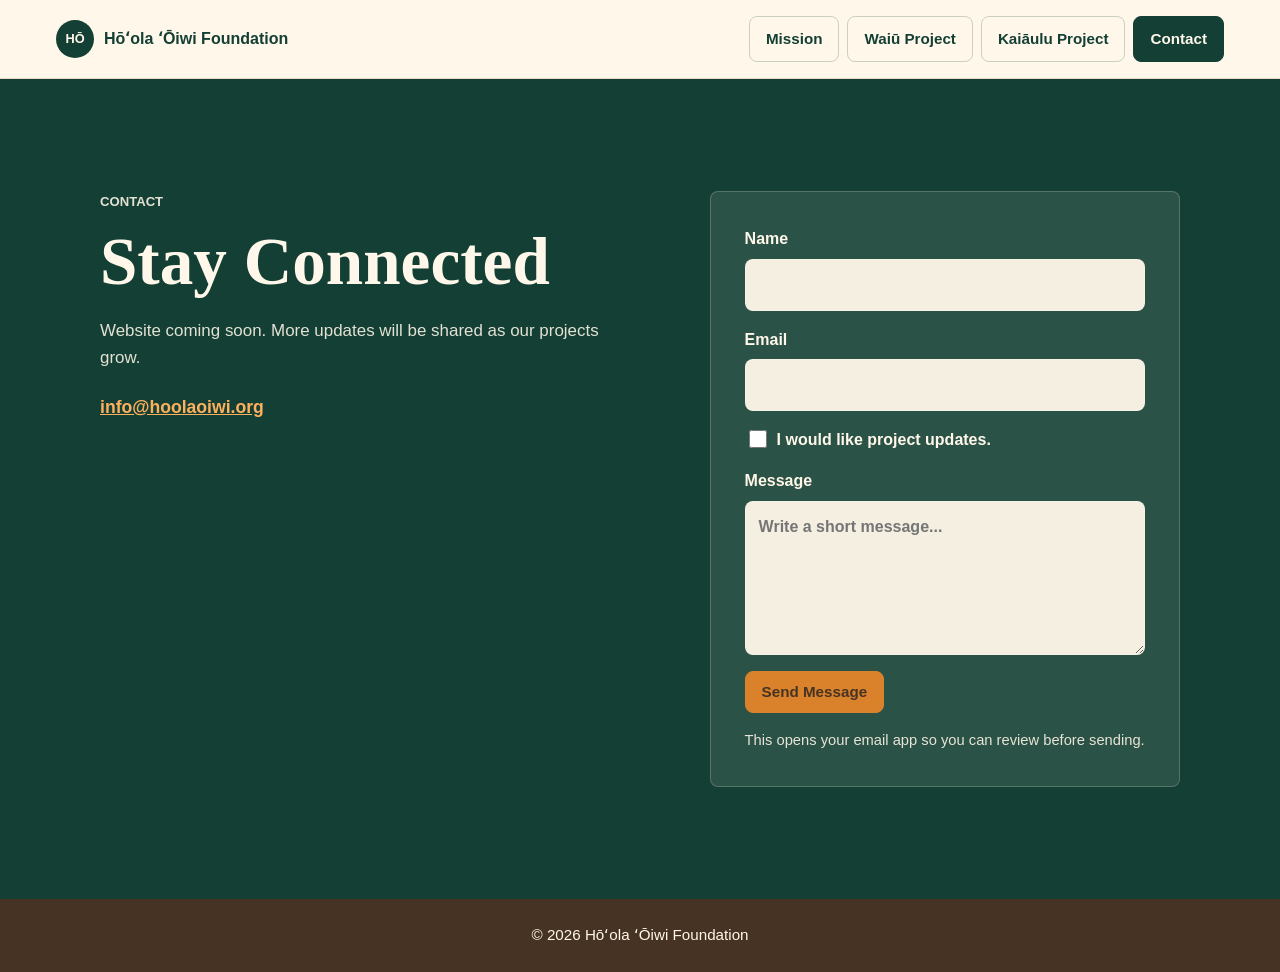
==== contact.html @ 9bc65a58 "make this website live" ====
<!doctype html>
<html lang="en">
  <head>
    <meta charset="utf-8">
    <meta name="viewport" content="width=device-width, initial-scale=1">
    <title>Contact | Hōʻola ʻŌiwi Foundation</title>
    <meta
      name="description"
      content="Contact Hōʻola ʻŌiwi Foundation."
    >
    <link rel="stylesheet" href="styles.css">
  </head>
  <body>
    <header class="site-header">
      <a class="brand" href="index.html" aria-label="Hōʻola ʻŌiwi Foundation home">
        <span class="brand-mark" aria-hidden="true">HŌ</span>
        <span>Hōʻola ʻŌiwi Foundation</span>
      </a>
      <nav class="nav" aria-label="Primary navigation">
        <a href="mission.html">Mission</a>
        <a href="waiu.html">Waiū Project</a>
        <a href="kaiaulu.html">Kaiāulu Project</a>
        <a aria-current="page" href="contact.html">Contact</a>
      </nav>
    </header>

    <main>
      <section class="section page-section contact-section">
        <div class="section-inner contact-layout">
          <div>
            <p class="section-label">Contact</p>
            <h1 class="page-title">Stay Connected</h1>
            <p>
              Website coming soon. More updates will be shared as our projects
              grow.
            </p>
            <a class="email-link" href="mailto:info@hoolaoiwi.org">
              info@hoolaoiwi.org
            </a>
          </div>

          <form class="contact-form" id="contactForm">
            <label>
              Name
              <input name="name" type="text" autocomplete="name">
            </label>
            <label>
              Email
              <input name="email" type="email" autocomplete="email" required>
            </label>
            <label class="checkbox-label">
              <input name="updates" type="checkbox" value="yes">
              I would like project updates.
            </label>
            <label>
              Message
              <textarea name="message" rows="5" placeholder="Write a short message..."></textarea>
            </label>
            <button class="button button-accent" type="submit">Send Message</button>
            <p class="form-note">
              This opens your email app so you can review before sending.
            </p>
          </form>
        </div>
      </section>
    </main>

    <footer class="site-footer">
      <p>&copy; <span id="year"></span> Hōʻola ʻŌiwi Foundation</p>
    </footer>

    <script src="script.js"></script>
  </body>
</html>
---- styles.css ----
:root {
  --cream: #fff8ea;
  --cream-deep: #f3e7cf;
  --blush: #f7d9ce;
  --blush-soft: #fff0e9;
  --green: #143f34;
  --green-soft: #2f6652;
  --blue: #1f6f86;
  --brown: #7a573b;
  --brown-dark: #463323;
  --orange: #d9822b;
  --text: #263329;
  --muted: #667365;
  --white: #ffffff;
  --shadow: 0 18px 55px rgba(20, 63, 52, 0.12);
}

* {
  box-sizing: border-box;
}

html {
  scroll-behavior: smooth;
}

body {
  margin: 0;
  background: var(--cream);
  color: var(--text);
  font-family: Arial, Helvetica, sans-serif;
  line-height: 1.6;
}

a {
  color: inherit;
}

.site-header {
  position: sticky;
  top: 0;
  z-index: 10;
  display: flex;
  align-items: center;
  justify-content: space-between;
  gap: 24px;
  padding: 16px clamp(18px, 5vw, 56px);
  background: rgba(255, 248, 234, 0.94);
  border-bottom: 1px solid rgba(122, 87, 59, 0.18);
  backdrop-filter: blur(14px);
}

.brand {
  display: inline-flex;
  align-items: center;
  gap: 10px;
  color: var(--green);
  font-weight: 700;
  text-decoration: none;
}

.brand-mark {
  display: inline-grid;
  width: 38px;
  height: 38px;
  place-items: center;
  border-radius: 50%;
  background: var(--green);
  color: var(--cream);
  font-size: 0.8rem;
  letter-spacing: 0;
}

.nav {
  display: flex;
  flex-wrap: wrap;
  justify-content: flex-end;
  gap: 8px;
}

.nav a,
.button {
  display: inline-flex;
  min-height: 42px;
  align-items: center;
  justify-content: center;
  padding: 10px 16px;
  border: 1px solid rgba(20, 63, 52, 0.22);
  border-radius: 8px;
  color: var(--green);
  font-size: 0.95rem;
  font-weight: 700;
  text-decoration: none;
  transition: background 160ms ease, border-color 160ms ease, color 160ms ease;
}

.nav a:hover,
.nav a[aria-current="page"],
.button:hover {
  background: var(--green);
  border-color: var(--green);
  color: var(--cream);
}

.section {
  padding: clamp(64px, 10vw, 112px) clamp(18px, 5vw, 56px);
}

.section-inner {
  width: min(1080px, 100%);
  margin: 0 auto;
}

.narrow {
  width: min(760px, 100%);
}

.page-section {
  min-height: calc(100vh - 158px);
}

.hero {
  min-height: calc(100vh - 72px);
  display: grid;
  align-items: center;
  background:
    linear-gradient(135deg, rgba(20, 63, 52, 0.9), rgba(31, 111, 134, 0.84)),
    url("assets/hero-texture.png") center / cover,
    var(--green);
  color: var(--cream);
}

.hero-inner {
  padding: clamp(28px, 6vw, 64px) 0;
}

.eyebrow,
.section-label {
  margin: 0 0 14px;
  color: var(--orange);
  font-size: 0.82rem;
  font-weight: 800;
  letter-spacing: 0;
  text-transform: uppercase;
}

.hero .eyebrow {
  color: #ffb05d;
}

h1,
h2 {
  margin: 0;
  color: inherit;
  font-family: Georgia, "Times New Roman", serif;
  font-weight: 700;
  line-height: 1.08;
}

h1 {
  max-width: 820px;
  font-size: clamp(2.4rem, 8vw, 5.8rem);
}

h2 {
  color: var(--green);
  font-size: clamp(2rem, 5vw, 3.35rem);
}

.page-title {
  color: var(--green);
  font-size: clamp(2.2rem, 6vw, 4.2rem);
}

p {
  max-width: 68ch;
  margin: 18px 0 0;
  font-size: 1.06rem;
}

figure {
  margin: 0;
}

img {
  display: block;
  max-width: 100%;
}

.mission-statement {
  max-width: 760px;
  margin-top: 22px;
  color: rgba(255, 248, 234, 0.92);
  font-size: clamp(1.08rem, 2vw, 1.28rem);
}

.button-row {
  display: flex;
  flex-wrap: wrap;
  gap: 10px;
  margin-top: 34px;
}

.hero .button {
  border-color: rgba(255, 248, 234, 0.42);
  color: var(--cream);
}

.hero .button:hover,
.button-accent {
  background: var(--orange);
  border-color: var(--orange);
  color: var(--brown-dark);
}

.section-soft {
  background: var(--cream-deep);
}

.waiu-section {
  background:
    linear-gradient(180deg, var(--blush-soft), var(--cream) 56%, var(--cream-deep));
}

.waiu-intro {
  display: grid;
  grid-template-columns: minmax(0, 0.92fr) minmax(280px, 0.68fr);
  align-items: center;
  gap: clamp(28px, 6vw, 72px);
}

.waiu-copy {
  max-width: 720px;
}

.waiu-section .section-label {
  color: #bd6b4d;
}

.waiu-portrait,
.waiu-product {
  overflow: hidden;
  border: 1px solid rgba(122, 87, 59, 0.18);
  border-radius: 8px;
  background: var(--white);
  box-shadow: 0 22px 58px rgba(122, 87, 59, 0.16);
}

.waiu-portrait {
  transform: rotate(1deg);
}

.waiu-portrait img {
  width: 100%;
  aspect-ratio: 4 / 5;
  object-fit: cover;
}

.waiu-portrait figcaption {
  padding: 12px 14px;
  color: var(--brown-dark);
  font-size: 0.92rem;
  font-weight: 700;
}

.waiu-visuals {
  display: grid;
  grid-template-columns: repeat(2, minmax(0, 1fr));
  gap: 18px;
  margin-top: clamp(38px, 7vw, 72px);
}

.waiu-visuals article {
  padding: clamp(22px, 4vw, 34px);
  border: 1px solid rgba(122, 87, 59, 0.16);
  border-radius: 8px;
  background: rgba(255, 255, 255, 0.68);
  box-shadow: 0 18px 42px rgba(122, 87, 59, 0.09);
}

.waiu-visuals h2 {
  margin-top: 16px;
  color: var(--brown-dark);
  font-size: clamp(1.45rem, 3vw, 2.15rem);
}

.waiu-icon {
  display: grid;
  width: 74px;
  height: 74px;
  place-items: center;
  border-radius: 50%;
  background: var(--blush);
  box-shadow: inset 0 0 0 8px rgba(255, 248, 234, 0.64);
}

.pump-shape {
  position: relative;
  width: 34px;
  height: 42px;
  border-radius: 17px 17px 11px 11px;
  background: var(--green);
}

.pump-shape::before {
  content: "";
  position: absolute;
  left: 8px;
  top: -12px;
  width: 18px;
  height: 16px;
  border-radius: 14px 14px 8px 8px;
  background: var(--orange);
}

.pump-shape::after {
  content: "";
  position: absolute;
  right: -9px;
  top: 13px;
  width: 14px;
  height: 14px;
  border-radius: 50%;
  border: 4px solid var(--cream);
}

.app-icon {
  background: #dfeee8;
}

.app-icon span {
  width: 34px;
  height: 46px;
  border: 4px solid var(--green);
  border-radius: 9px;
  background:
    radial-gradient(circle at 50% 82%, var(--orange) 0 3px, transparent 4px),
    var(--cream);
}

.waiu-story {
  display: grid;
  grid-template-columns: minmax(0, 1fr) minmax(280px, 0.72fr);
  align-items: center;
  gap: clamp(24px, 5vw, 56px);
  margin-top: clamp(48px, 8vw, 88px);
}

.waiu-product img {
  width: 100%;
  aspect-ratio: 16 / 10;
  object-fit: cover;
}

.waiu-note {
  padding: clamp(24px, 4vw, 42px);
  border-left: 4px solid var(--orange);
  background: rgba(255, 248, 234, 0.72);
}

.waiu-note h2 {
  max-width: 11ch;
  color: var(--brown-dark);
  font-size: clamp(1.8rem, 4vw, 3rem);
}

.kaiaulu-section {
  position: relative;
  overflow: hidden;
  background:
    linear-gradient(180deg, rgba(255, 248, 234, 0.94), rgba(255, 248, 234, 0.88)),
    url("assets/kaiaulu/courtyard-market.png") center / cover fixed,
    var(--cream);
}

.kaiaulu-section::before {
  content: "";
  position: absolute;
  inset: 0;
  pointer-events: none;
  background: linear-gradient(90deg, rgba(20, 63, 52, 0.08), transparent 44%);
}

.kaiaulu-section > .section-inner {
  position: relative;
  z-index: 1;
}

.kaiaulu-overview {
  display: grid;
  grid-template-columns: repeat(2, minmax(0, 1fr));
  gap: 18px;
  margin-top: 38px;
}

.kaiaulu-overview article,
.kaiaulu-impact {
  padding: clamp(22px, 4vw, 34px);
  border: 1px solid rgba(20, 63, 52, 0.14);
  border-radius: 8px;
  background: rgba(255, 248, 234, 0.78);
  box-shadow: 0 18px 44px rgba(20, 63, 52, 0.08);
}

.kaiaulu-overview h2 {
  color: var(--green);
  font-size: clamp(1.55rem, 3vw, 2.35rem);
}

.kaiaulu-leadership {
  margin-top: 32px;
  padding: clamp(22px, 4vw, 34px);
  border: 1px solid rgba(20, 63, 52, 0.14);
  border-radius: 8px;
  background: rgba(255, 248, 234, 0.78);
  box-shadow: 0 18px 44px rgba(20, 63, 52, 0.08);
}

.kaiaulu-leadership h2 {
  color: var(--green);
  font-size: clamp(1.7rem, 4vw, 2.8rem);
}

.kaiaulu-simple {
  margin-top: 32px;
}

.simple-tags {
  display: flex;
  flex-wrap: wrap;
  gap: 10px;
  margin-top: 16px;
}

.simple-tags span {
  display: inline-flex;
  align-items: center;
  min-height: 40px;
  padding: 9px 13px;
  border: 1px solid rgba(20, 63, 52, 0.16);
  border-radius: 8px;
  background: rgba(255, 255, 255, 0.76);
  color: var(--green);
  font-weight: 700;
}

.kaiaulu-impact {
  margin-top: 28px;
  border-left: 4px solid var(--orange);
}

.kaiaulu-impact p {
  margin: 0;
  color: var(--brown-dark);
  font-weight: 700;
}

.kaiaulu-closing {
  margin-top: 28px;
  padding: clamp(22px, 4vw, 34px);
  border-left: 4px solid var(--orange);
  border-radius: 8px;
  background: rgba(255, 248, 234, 0.86);
}

.kaiaulu-closing p {
  margin: 0;
  color: var(--brown-dark);
  font-weight: 800;
}

.kaiaulu-gallery {
  margin-top: 40px;
}

.vision-note {
  margin-bottom: 18px;
  padding: clamp(18px, 3vw, 26px);
  border-left: 4px solid var(--orange);
  border-radius: 8px;
  background: rgba(255, 248, 234, 0.86);
  box-shadow: 0 14px 34px rgba(20, 63, 52, 0.08);
}

.vision-note p:last-child {
  margin-top: 8px;
  color: var(--brown-dark);
  font-weight: 700;
}

.kaiaulu-gallery figure {
  overflow: hidden;
  border: 1px solid rgba(122, 87, 59, 0.22);
  border-radius: 8px;
  background: var(--white);
  box-shadow: var(--shadow);
}

.kaiaulu-gallery img {
  width: 100%;
  height: auto;
  aspect-ratio: 16 / 9;
  object-fit: cover;
}

.gallery-feature img {
  aspect-ratio: 16 / 9;
}

.gallery-grid {
  display: grid;
  grid-template-columns: repeat(2, minmax(0, 1fr));
  gap: 18px;
  margin-top: 18px;
}

.gallery-grid img {
  aspect-ratio: 4 / 3;
}

.kaiaulu-gallery figcaption {
  display: grid;
  gap: 4px;
  min-height: 94px;
  place-items: center;
  padding: 16px 18px;
  color: var(--brown-dark);
  text-align: center;
  line-height: 1.35;
}

.kaiaulu-gallery figcaption em {
  color: #bd6b4d;
  font-size: 0.72rem;
  font-style: normal;
  font-weight: 800;
  text-transform: uppercase;
}

.kaiaulu-gallery figcaption strong {
  color: var(--green);
  font-size: 1rem;
}

.kaiaulu-gallery figcaption span {
  max-width: 32ch;
  color: var(--muted);
  font-size: 0.9rem;
}

.contact-section {
  background: var(--green);
  color: var(--cream);
}

.contact-section h2 {
  color: var(--cream);
}

.contact-section .page-title {
  color: var(--cream);
}

.contact-section p {
  color: rgba(255, 248, 234, 0.88);
}

.contact-layout {
  display: grid;
  grid-template-columns: minmax(0, 0.8fr) minmax(300px, 0.7fr);
  align-items: start;
  gap: clamp(28px, 6vw, 72px);
}

.contact-form {
  display: grid;
  gap: 16px;
  padding: clamp(22px, 4vw, 34px);
  border: 1px solid rgba(255, 248, 234, 0.2);
  border-radius: 8px;
  background: rgba(255, 248, 234, 0.1);
}

.contact-form label {
  display: grid;
  gap: 7px;
  color: var(--cream);
  font-weight: 700;
}

.contact-form input,
.contact-form textarea {
  width: 100%;
  border: 1px solid rgba(255, 248, 234, 0.32);
  border-radius: 8px;
  padding: 12px 13px;
  background: rgba(255, 248, 234, 0.95);
  color: var(--text);
  font: inherit;
}

.contact-form textarea {
  resize: vertical;
}

.checkbox-label {
  grid-template-columns: auto 1fr;
  align-items: center;
}

.checkbox-label input {
  width: 18px;
  height: 18px;
}

.contact-form .button {
  width: fit-content;
  cursor: pointer;
}

.form-note {
  margin-top: 0;
  color: rgba(255, 248, 234, 0.76);
  font-size: 0.92rem;
}

.email-link {
  display: inline-block;
  margin-top: 22px;
  color: #ffb05d;
  font-size: 1.1rem;
  font-weight: 800;
}

.site-footer {
  padding: 24px clamp(18px, 5vw, 56px);
  background: var(--brown-dark);
  color: var(--cream);
  text-align: center;
}

.site-footer p {
  max-width: none;
  margin: 0;
  font-size: 0.95rem;
}

@media (max-width: 760px) {
  .site-header {
    position: static;
    align-items: flex-start;
    flex-direction: column;
    gap: 14px;
  }

  .nav {
    justify-content: flex-start;
    width: 100%;
  }

  .nav a,
  .button {
    flex: 1 1 auto;
  }

  .hero {
    min-height: auto;
  }

  .waiu-intro,
  .waiu-visuals,
  .waiu-story {
    grid-template-columns: 1fr;
  }

  .waiu-portrait {
    transform: none;
  }

  .waiu-story {
    margin-top: 42px;
  }

  .gallery-grid {
    grid-template-columns: 1fr;
  }

  .kaiaulu-overview {
    grid-template-columns: 1fr;
  }

  .contact-layout {
    grid-template-columns: 1fr;
  }
}

@media (max-width: 460px) {
  .brand {
    align-items: flex-start;
  }

  .brand span:last-child {
    max-width: 220px;
    line-height: 1.25;
  }

  .nav a,
  .button {
    width: 100%;
  }
}
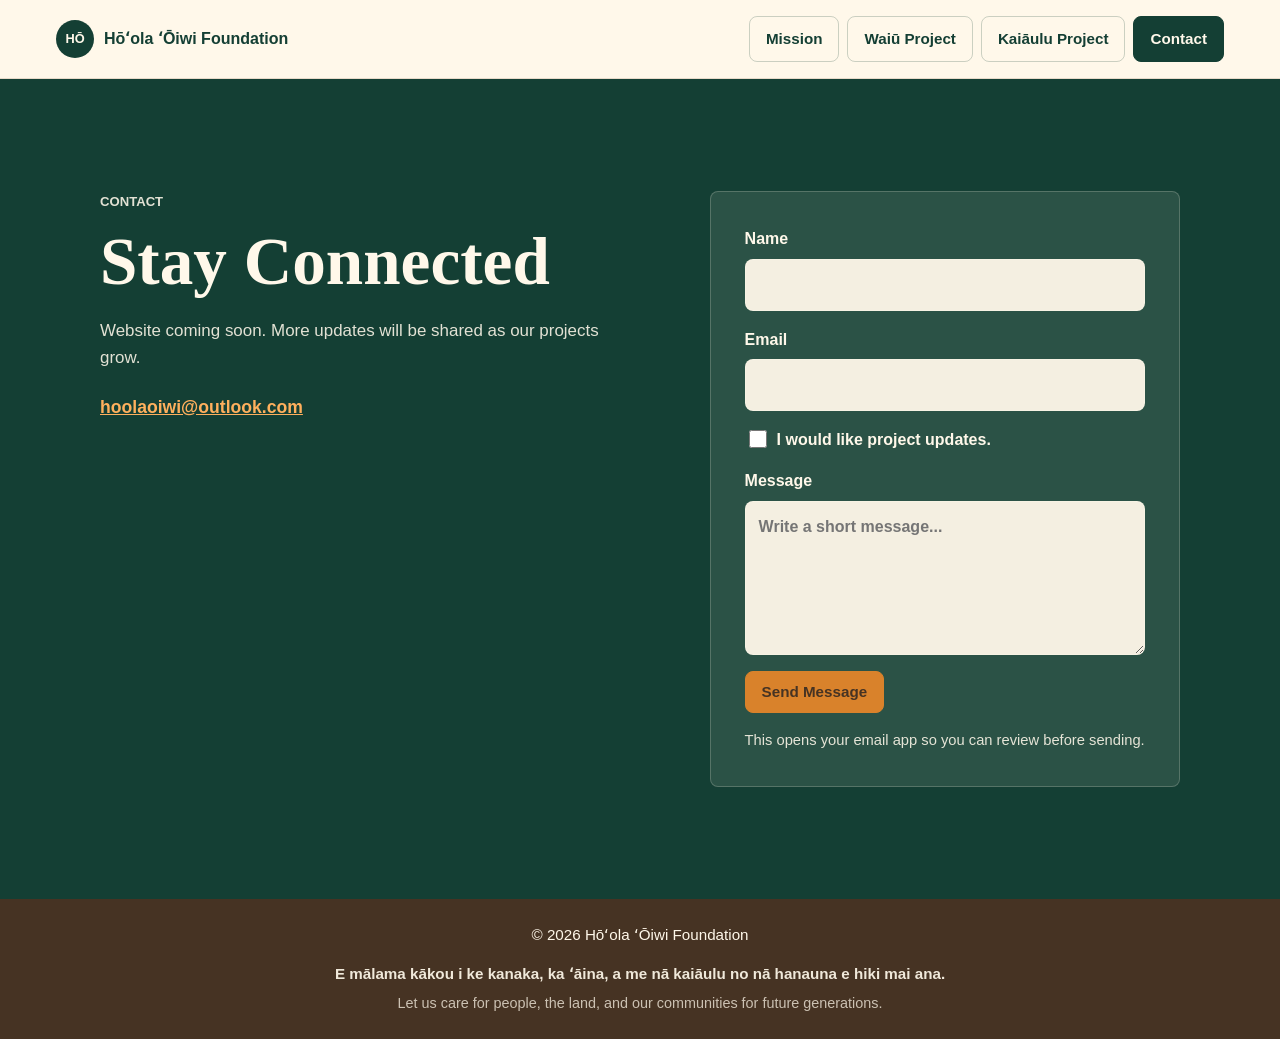
==== commit aec54a09: "Refresh site copy and contact details" ====
--- a/contact.html
+++ b/contact.html
@@ -34,8 +34,8 @@
               Website coming soon. More updates will be shared as our projects
               grow.
             </p>
-            <a class="email-link" href="mailto:info@hoolaoiwi.org">
-              info@hoolaoiwi.org
+            <a class="email-link" href="mailto:hoolaoiwi@outlook.com">
+              hoolaoiwi@outlook.com
             </a>
           </div>
 
@@ -67,6 +67,14 @@
 
     <footer class="site-footer">
       <p>&copy; <span id="year"></span> Hōʻola ʻŌiwi Foundation</p>
+      <p class="footer-motto">
+        E mālama kākou i ke kanaka, ka ʻāina, a me nā kaiāulu no nā hanauna e
+        hiki mai ana.
+      </p>
+      <p class="footer-translation">
+        Let us care for people, the land, and our communities for future
+        generations.
+      </p>
     </footer>
 
     <script src="script.js"></script>
--- a/styles.css
+++ b/styles.css
@@ -193,6 +193,14 @@
   font-size: clamp(1.08rem, 2vw, 1.28rem);
 }
 
+.hero-subheading {
+  max-width: 760px;
+  margin-top: 20px;
+  color: rgba(255, 248, 234, 0.94);
+  font-size: clamp(1.12rem, 2.2vw, 1.38rem);
+  font-weight: 700;
+}
+
 .button-row {
   display: flex;
   flex-wrap: wrap;
@@ -214,6 +222,37 @@
 
 .section-soft {
   background: var(--cream-deep);
+}
+
+.vision-section {
+  background: var(--cream);
+}
+
+.values-grid {
+  display: grid;
+  grid-template-columns: repeat(3, minmax(0, 1fr));
+  gap: 16px;
+  margin-top: 34px;
+}
+
+.values-grid article {
+  padding: clamp(20px, 3vw, 28px);
+  border: 1px solid rgba(20, 63, 52, 0.14);
+  border-radius: 8px;
+  background: rgba(255, 255, 255, 0.72);
+  box-shadow: 0 16px 36px rgba(20, 63, 52, 0.08);
+}
+
+.values-grid h3 {
+  margin: 0;
+  color: var(--green);
+  font-size: 1.12rem;
+}
+
+.values-grid p {
+  margin-top: 8px;
+  color: var(--brown-dark);
+  font-weight: 700;
 }
 
 .waiu-section {
@@ -644,6 +683,20 @@
   font-size: 0.95rem;
 }
 
+.site-footer .footer-motto {
+  max-width: 780px;
+  margin: 14px auto 0;
+  color: rgba(255, 248, 234, 0.92);
+  font-weight: 700;
+}
+
+.site-footer .footer-translation {
+  max-width: 780px;
+  margin: 6px auto 0;
+  color: rgba(255, 248, 234, 0.72);
+  font-size: 0.9rem;
+}
+
 @media (max-width: 760px) {
   .site-header {
     position: static;
@@ -688,6 +741,10 @@
     grid-template-columns: 1fr;
   }
 
+  .values-grid {
+    grid-template-columns: 1fr;
+  }
+
   .contact-layout {
     grid-template-columns: 1fr;
   }
